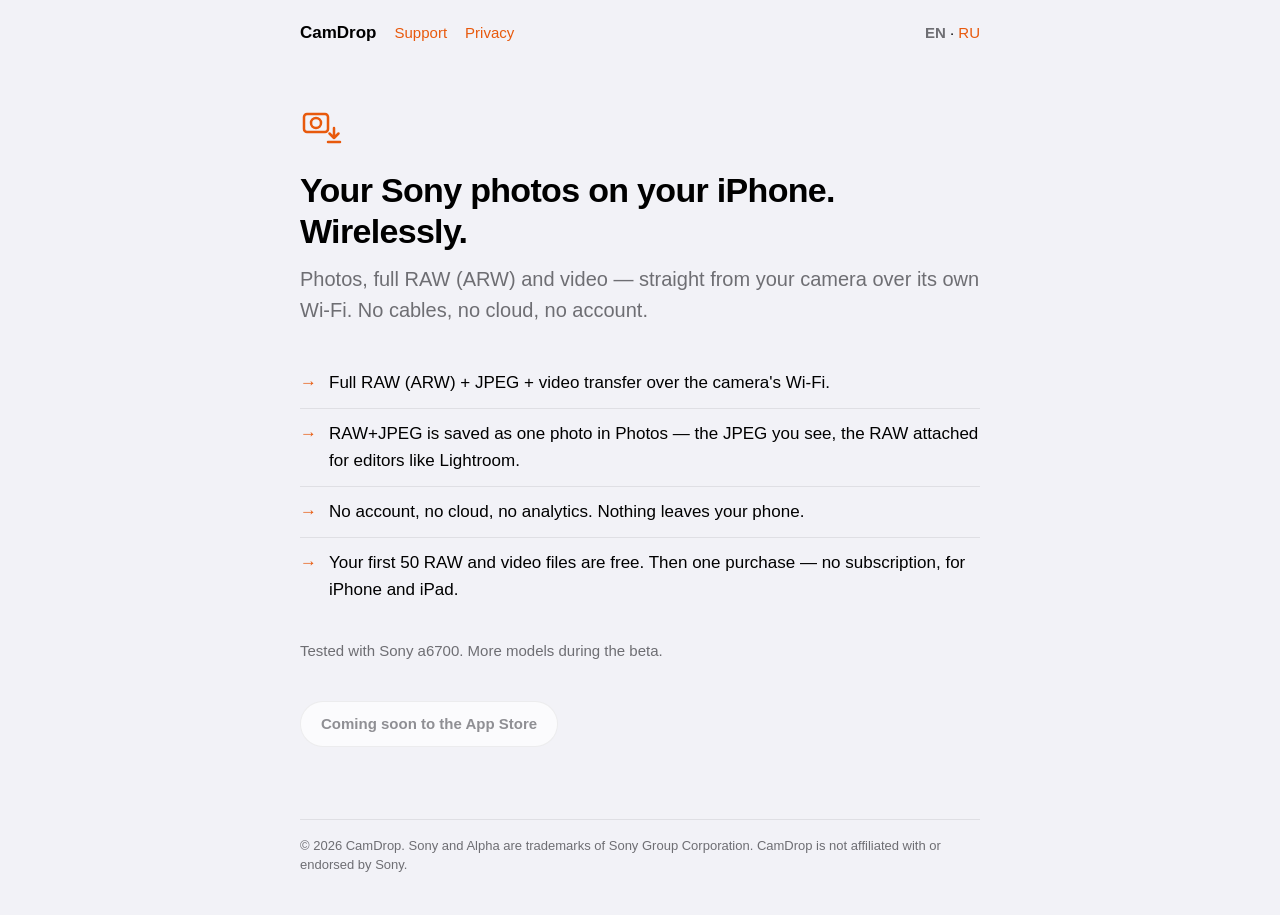
==== index.html @ e63710ca "CamDrop site: privacy policy and support (EN, RU) Co-Authored-By: Claude Opus 5.5 <noreply@anthropic" ====
<!doctype html>
<html lang="en">
<head>
  <meta charset="utf-8">
  <meta name="viewport" content="width=device-width, initial-scale=1">
  <title>CamDrop — Sony photos, RAW and video, wirelessly to your iPhone</title>
  <link rel="stylesheet" href="style.css">
</head>
<body>
  <div class="wrap">

    <nav class="topnav">
      <span class="brand">CamDrop</span>
      <a href="support.html">Support</a>
      <a href="privacy.html">Privacy</a>
      <span class="lang-switch"><span class="current">EN</span> · <a href="ru/index.html" hreflang="ru">RU</a></span>
    </nav>

    <header class="hero">
      <svg class="icon" width="44" height="44" viewBox="0 0 44 44" fill="none" aria-hidden="true">
        <rect x="4" y="8" width="24" height="18" rx="3" stroke="currentColor" stroke-width="2.5"/>
        <circle cx="16" cy="17" r="5" stroke="currentColor" stroke-width="2.5"/>
        <path d="M34 22v10M34 32l-4.5-4.5M34 32l4.5-4.5" stroke="currentColor" stroke-width="2.5" stroke-linecap="round" stroke-linejoin="round"/>
        <path d="M28 36h12" stroke="currentColor" stroke-width="2.5" stroke-linecap="round"/>
      </svg>
      <h1>Your Sony photos on your iPhone. Wirelessly.</h1>
      <p class="tagline">Photos, full RAW (ARW) and video — straight from your camera over its own Wi-Fi. No cables, no cloud, no account.</p>
    </header>

    <main>
      <ul class="points">
        <li><span class="dot">→</span><span>Full RAW (ARW) + JPEG + video transfer over the camera's Wi-Fi.</span></li>
        <li><span class="dot">→</span><span>RAW+JPEG is saved as one photo in Photos — the JPEG you see, the RAW attached for editors like Lightroom.</span></li>
        <li><span class="dot">→</span><span>No account, no cloud, no analytics. Nothing leaves your phone.</span></li>
        <li><span class="dot">→</span><span>Your first 50 RAW and video files are free. Then one purchase — no subscription, for iPhone and iPad.</span></li>
      </ul>

      <p class="note">Tested with Sony a6700. More models during the beta.</p>

      <span class="badge">Coming soon to the App Store</span>
    </main>

    <footer>
      © 2026 CamDrop. Sony and Alpha are trademarks of Sony Group Corporation. CamDrop is not affiliated with or endorsed by Sony.
    </footer>

  </div>
</body>
</html>
---- style.css ----
/* CamDrop static site — no JavaScript, no external resources. */

:root {
  --bg: #F2F2F7;
  --card: #FFFFFF;
  --text: #000000;
  --text-2: #6E6E73;
  --accent: #E8590C;
  --border: rgba(0, 0, 0, 0.08);
}

@media (prefers-color-scheme: dark) {
  :root {
    --bg: #000000;
    --card: #1C1C1E;
    --text: #FFFFFF;
    --text-2: #98989D;
    --accent: #FF8A3D;
    --border: rgba(255, 255, 255, 0.12);
  }
}

* {
  box-sizing: border-box;
}

html {
  -webkit-text-size-adjust: 100%;
}

body {
  margin: 0;
  padding: 0 16px;
  background: var(--bg);
  color: var(--text);
  font-family: -apple-system, BlinkMacSystemFont, "SF Pro Text", "Segoe UI", Roboto, sans-serif;
  font-size: 17px;
  line-height: 1.55;
}

.wrap {
  max-width: 680px;
  margin: 0 auto;
}

a {
  color: var(--accent);
  text-decoration: none;
}

a:hover {
  text-decoration: underline;
}

/* Top navigation */

.topnav {
  display: flex;
  flex-wrap: wrap;
  align-items: baseline;
  gap: 8px 18px;
  padding: 20px 0 12px;
}

.topnav .brand {
  font-weight: 600;
  color: var(--text);
}

.topnav a {
  font-size: 15px;
}

.lang-switch {
  margin-left: auto;
  font-size: 15px;
}

.lang-switch .current {
  color: var(--text-2);
  font-weight: 600;
}

/* Hero */

.hero {
  padding: 48px 0 8px;
}

.hero h1 {
  font-size: 34px;
  line-height: 1.2;
  font-weight: 700;
  letter-spacing: -0.02em;
  margin: 0 0 12px;
}

.hero .tagline {
  font-size: 20px;
  color: var(--text-2);
  margin: 0;
}

.hero .icon {
  display: block;
  margin-bottom: 20px;
  color: var(--accent);
}

/* Cards */

.card {
  background: var(--card);
  border-radius: 14px;
  padding: 20px;
  margin: 16px 0;
}

.card h2 {
  font-size: 20px;
  font-weight: 600;
  margin: 0 0 8px;
}

.card p {
  margin: 0 0 12px;
}

.card p:last-child,
.card ul:last-child,
.card ol:last-child {
  margin-bottom: 0;
}

.points {
  list-style: none;
  padding: 0;
  margin: 24px 0;
}

.points li {
  display: flex;
  gap: 12px;
  align-items: baseline;
  padding: 12px 0;
  border-bottom: 1px solid var(--border);
}

.points li:last-child {
  border-bottom: none;
}

.points .dot {
  color: var(--accent);
  font-weight: 700;
  flex-shrink: 0;
}

/* Sections */

section {
  margin: 40px 0;
}

h2 {
  font-size: 24px;
  font-weight: 700;
  letter-spacing: -0.01em;
  margin: 0 0 12px;
}

h3 {
  font-size: 18px;
  font-weight: 600;
  margin: 24px 0 8px;
}

.note {
  color: var(--text-2);
  font-size: 15px;
}

/* Coming soon badge */

.badge {
  display: inline-block;
  margin: 24px 0;
  padding: 10px 20px;
  border-radius: 999px;
  background: var(--card);
  border: 1px solid var(--border);
  color: var(--text-2);
  font-size: 15px;
  font-weight: 600;
  opacity: 0.75;
  user-select: none;
}

/* FAQ */

.faq dt {
  font-weight: 600;
  margin-top: 20px;
}

.faq dd {
  margin: 4px 0 0;
  color: var(--text);
}

.faq dd .muted {
  color: var(--text-2);
}

code, .path {
  font-family: ui-monospace, "SF Mono", Menlo, monospace;
  font-size: 0.9em;
  background: var(--card);
  border-radius: 6px;
  padding: 1px 5px;
}

/* Footer */

footer {
  margin: 48px 0 40px;
  padding-top: 16px;
  border-top: 1px solid var(--border);
  color: var(--text-2);
  font-size: 13px;
  line-height: 1.5;
}

@media (max-width: 420px) {
  body {
    font-size: 16px;
  }

  .hero {
    padding-top: 32px;
  }

  .hero h1 {
    font-size: 28px;
  }
}
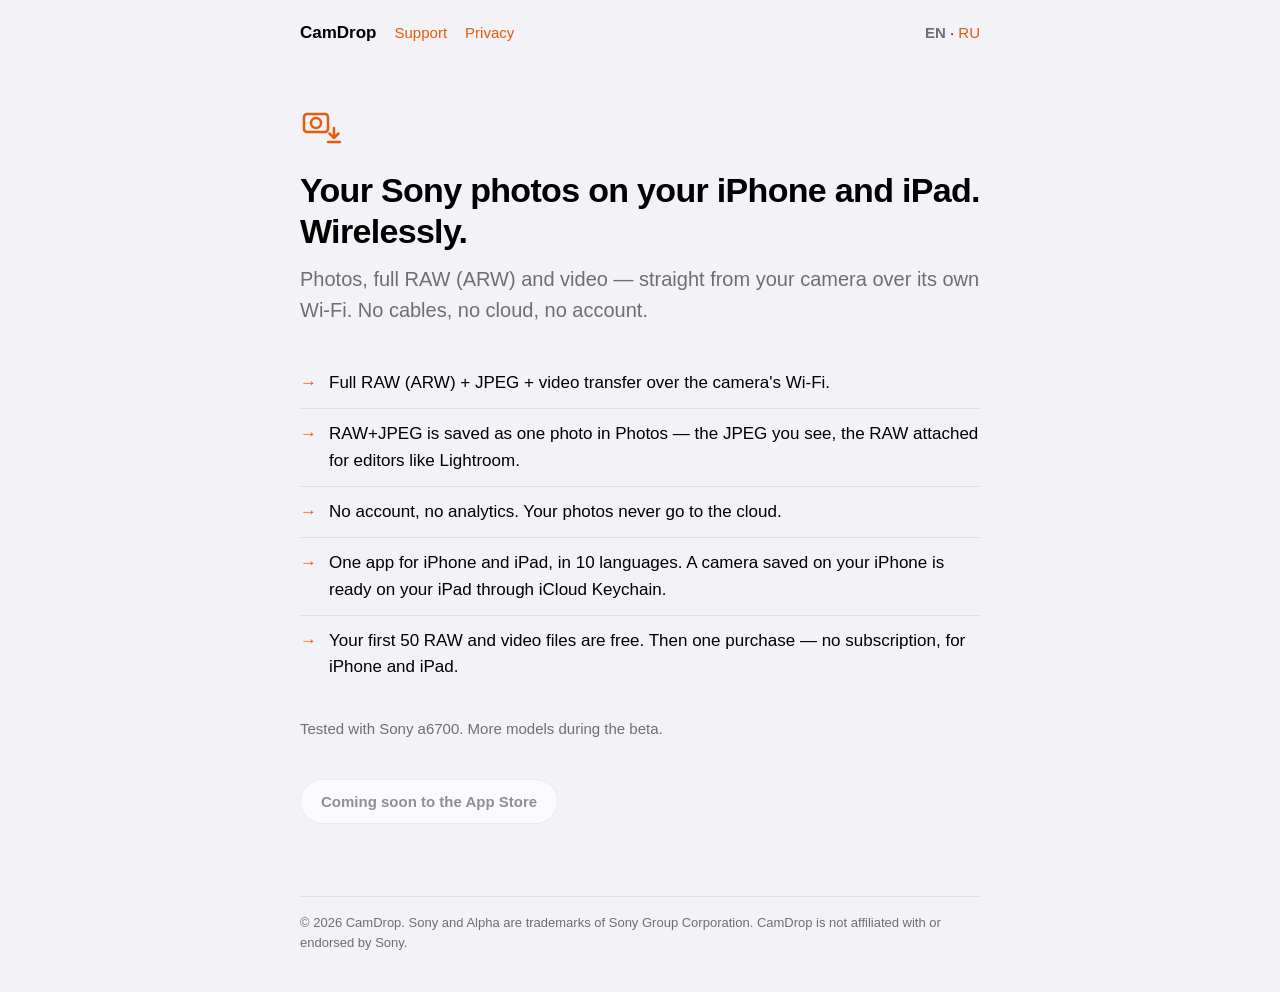
==== commit 83da005c: "Site for 1.1: iPhone and iPad, saved cameras sync through iCloud Keychain (privacy policy), support " ====
--- a/index.html
+++ b/index.html
@@ -3,7 +3,7 @@
 <head>
   <meta charset="utf-8">
   <meta name="viewport" content="width=device-width, initial-scale=1">
-  <title>CamDrop — Sony photos, RAW and video, wirelessly to your iPhone</title>
+  <title>CamDrop — Sony photos, RAW and video, wirelessly to your iPhone and iPad</title>
   <link rel="stylesheet" href="style.css">
 </head>
 <body>
@@ -23,7 +23,7 @@
         <path d="M34 22v10M34 32l-4.5-4.5M34 32l4.5-4.5" stroke="currentColor" stroke-width="2.5" stroke-linecap="round" stroke-linejoin="round"/>
         <path d="M28 36h12" stroke="currentColor" stroke-width="2.5" stroke-linecap="round"/>
       </svg>
-      <h1>Your Sony photos on your iPhone. Wirelessly.</h1>
+      <h1>Your Sony photos on your iPhone and iPad. Wirelessly.</h1>
       <p class="tagline">Photos, full RAW (ARW) and video — straight from your camera over its own Wi-Fi. No cables, no cloud, no account.</p>
     </header>
 
@@ -31,7 +31,8 @@
       <ul class="points">
         <li><span class="dot">→</span><span>Full RAW (ARW) + JPEG + video transfer over the camera's Wi-Fi.</span></li>
         <li><span class="dot">→</span><span>RAW+JPEG is saved as one photo in Photos — the JPEG you see, the RAW attached for editors like Lightroom.</span></li>
-        <li><span class="dot">→</span><span>No account, no cloud, no analytics. Nothing leaves your phone.</span></li>
+        <li><span class="dot">→</span><span>No account, no analytics. Your photos never go to the cloud.</span></li>
+        <li><span class="dot">→</span><span>One app for iPhone and iPad, in 10 languages. A camera saved on your iPhone is ready on your iPad through iCloud Keychain.</span></li>
         <li><span class="dot">→</span><span>Your first 50 RAW and video files are free. Then one purchase — no subscription, for iPhone and iPad.</span></li>
       </ul>
 
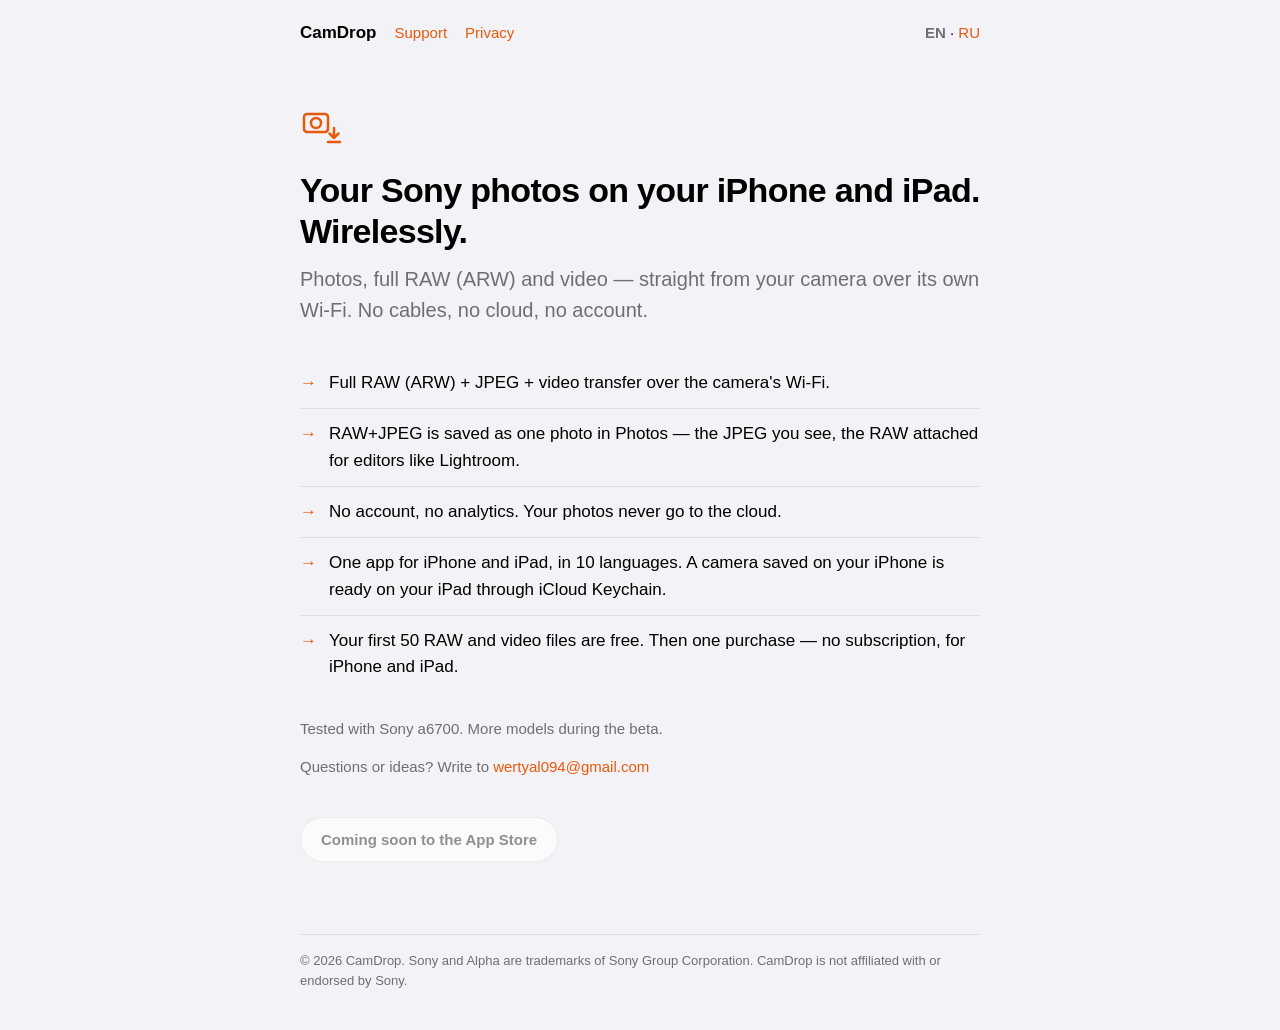
==== commit fb8736c2: "Contact email on the home page Co-Authored-By: Claude Opus 5.5 <noreply@anthropic.com>" ====
--- a/index.html
+++ b/index.html
@@ -38,6 +38,8 @@
 
       <p class="note">Tested with Sony a6700. More models during the beta.</p>
 
+      <p class="note">Questions or ideas? Write to <a href="mailto:wertyal094@gmail.com">wertyal094@gmail.com</a></p>
+
       <span class="badge">Coming soon to the App Store</span>
     </main>
 
